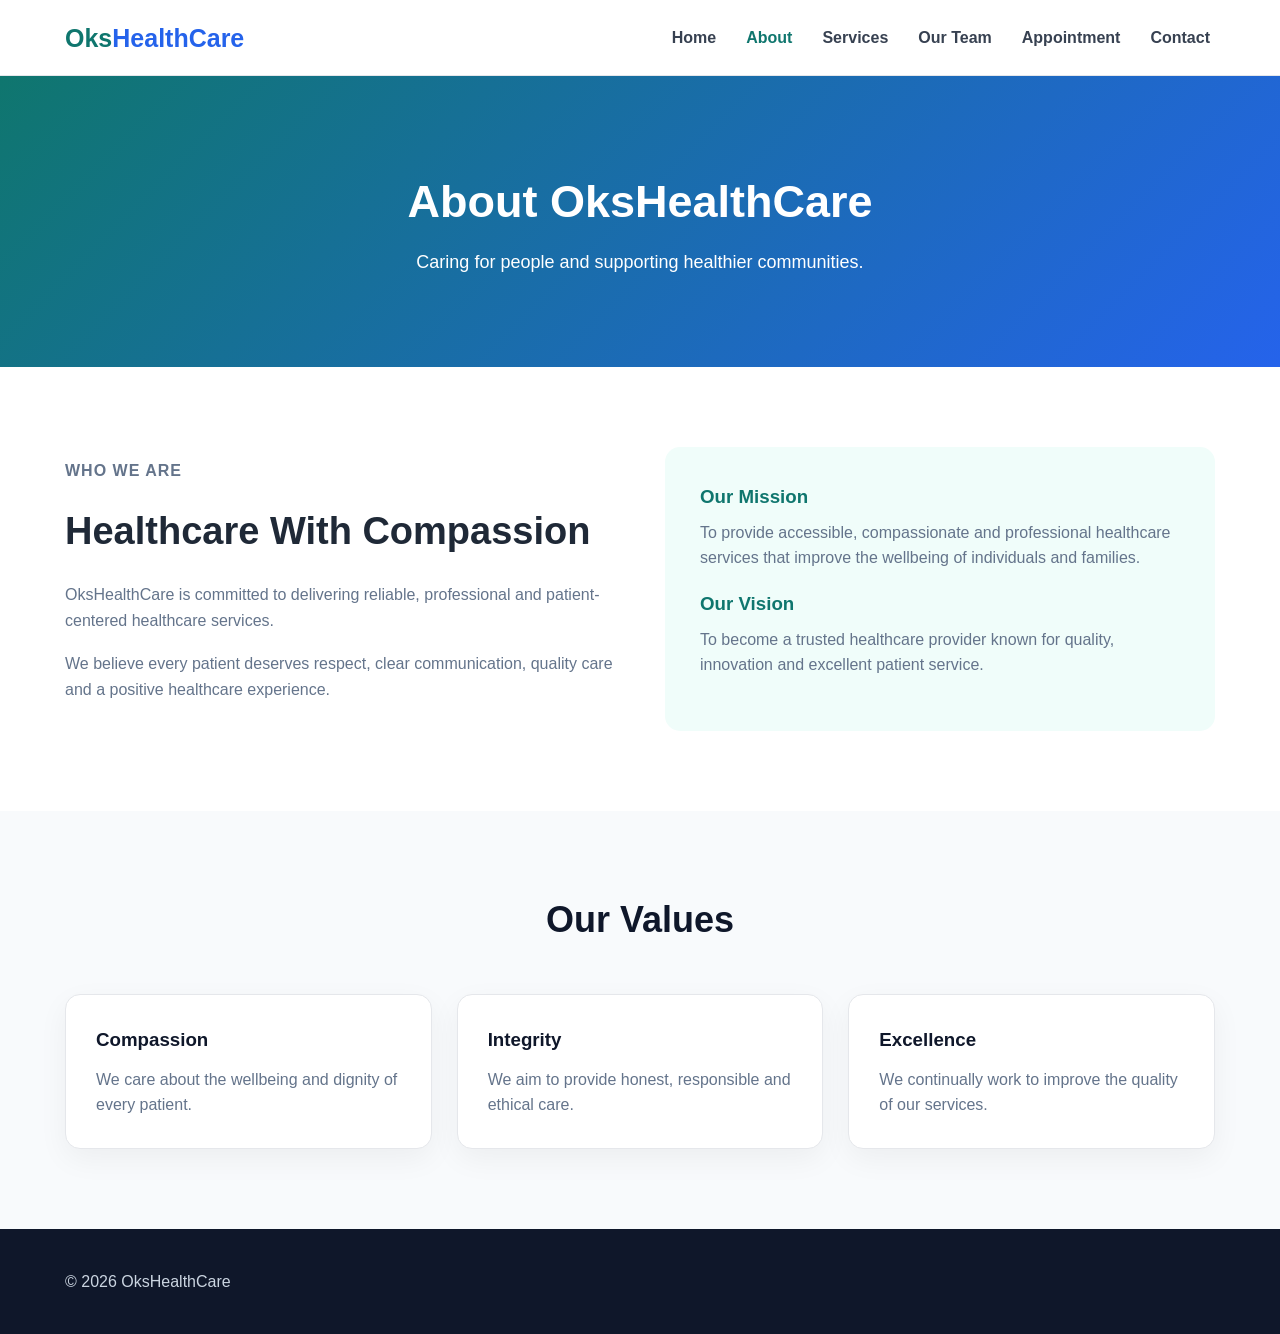
==== about.html @ ae37cdac "Create OksHealthCare website" ====
<!DOCTYPE html>
<html lang="en">

<head>

    <meta charset="UTF-8">

    <meta name="viewport"
          content="width=device-width, initial-scale=1.0">

    <title>About Us | OksHealthCare</title>

    <link rel="stylesheet"
          href="styles/styles.css">

</head>


<body>

<header class="header">

    <div class="nav-container">

        <a href="index.html"
           class="logo">

            Oks<span>HealthCare</span>

        </a>

        <button class="menu-button"
                id="menuButton">

            ☰

        </button>


        <nav id="navigation">

            <a href="index.html">
                Home
            </a>

            <a href="about.html"
               class="active">

                About

            </a>

            <a href="services.html">
                Services
            </a>

            <a href="team.html">
                Our Team
            </a>

            <a href="appointment.html">
                Appointment
            </a>

            <a href="contact.html">
                Contact
            </a>

        </nav>

    </div>

</header>


<main>

    <section class="page-banner">

        <div class="container">

            <h1>
                About OksHealthCare
            </h1>

            <p>
                Caring for people and supporting
                healthier communities.
            </p>

        </div>

    </section>


    <section class="section">

        <div class="container about-grid">

            <div>

                <p class="small-title">
                    Who We Are
                </p>

                <h2>
                    Healthcare With Compassion
                </h2>

                <p>
                    OksHealthCare is committed to
                    delivering reliable, professional
                    and patient-centered healthcare
                    services.
                </p>

                <p>
                    We believe every patient deserves
                    respect, clear communication,
                    quality care and a positive
                    healthcare experience.
                </p>

            </div>


            <div class="info-box">

                <h3>
                    Our Mission
                </h3>

                <p>
                    To provide accessible,
                    compassionate and professional
                    healthcare services that improve
                    the wellbeing of individuals and
                    families.
                </p>


                <h3>
                    Our Vision
                </h3>

                <p>
                    To become a trusted healthcare
                    provider known for quality,
                    innovation and excellent patient
                    service.
                </p>

            </div>

        </div>

    </section>


    <section class="section light-section">

        <div class="container">

            <div class="section-heading">

                <h2>
                    Our Values
                </h2>

            </div>


            <div class="card-grid">

                <article class="card">

                    <h3>
                        Compassion
                    </h3>

                    <p>
                        We care about the wellbeing
                        and dignity of every patient.
                    </p>

                </article>


                <article class="card">

                    <h3>
                        Integrity
                    </h3>

                    <p>
                        We aim to provide honest,
                        responsible and ethical care.
                    </p>

                </article>


                <article class="card">

                    <h3>
                        Excellence
                    </h3>

                    <p>
                        We continually work to improve
                        the quality of our services.
                    </p>

                </article>

            </div>

        </div>

    </section>

</main>


<footer>

    <div class="container footer-content">

        <p>
            © 2026 OksHealthCare
        </p>

    </div>

</footer>


<script src="script.js"></script>

</body>

</html>
---- styles/styles.css ----
/* ==============================
   GENERAL SETTINGS
================================ */

* {
    margin: 0;
    padding: 0;
    box-sizing: border-box;
}


html {
    scroll-behavior: smooth;
}


body {
    font-family: Arial, Helvetica, sans-serif;
    background-color: #ffffff;
    color: #1f2937;
    line-height: 1.6;
}


a {
    text-decoration: none;
}


.container {
    width: 90%;
    max-width: 1150px;
    margin: auto;
}



/* ==============================
   HEADER
================================ */

.header {
    background-color: #ffffff;

    border-bottom:
        1px solid #e5e7eb;

    position: sticky;

    top: 0;

    z-index: 1000;
}


.nav-container {
    width: 90%;

    max-width: 1150px;

    margin: auto;

    min-height: 75px;

    display: flex;

    justify-content:
        space-between;

    align-items: center;
}


.logo {
    font-size: 25px;

    font-weight: bold;

    color: #0f766e;
}


.logo span {
    color: #2563eb;
}


nav {
    display: flex;

    align-items: center;

    gap: 20px;
}


nav a {
    color: #374151;

    font-weight: 600;

    padding:
        10px 5px;
}


nav a:hover {
    color: #0f766e;
}


nav a.active {
    color: #0f766e;
}



/* ==============================
   MOBILE MENU BUTTON
================================ */

.menu-button {
    display: none;

    border: none;

    background: none;

    font-size: 28px;

    cursor: pointer;

    color: #0f766e;
}



/* ==============================
   HERO SECTION
================================ */

.hero {
    min-height: 80vh;

    display: flex;

    align-items: center;

    background:
        linear-gradient(
            135deg,
            #ecfeff,
            #eff6ff
        );

    padding:
        80px 5%;
}


.hero-content {
    max-width: 750px;

    margin:
        0 auto;

    text-align: center;
}


.small-title {
    color: #0f766e;

    font-weight: bold;

    margin-bottom: 10px;

    text-transform: uppercase;

    letter-spacing: 1px;
}


.hero h1 {
    font-size: 55px;

    line-height: 1.1;

    color: #0f172a;

    margin-bottom: 20px;
}


.hero p {
    font-size: 19px;

    color: #64748b;

    margin-bottom: 30px;
}


.hero-buttons {
    display: flex;

    justify-content: center;

    gap: 15px;

    flex-wrap: wrap;
}



/* ==============================
   BUTTONS
================================ */

.button {
    display: inline-block;

    padding:
        13px 25px;

    border-radius: 8px;

    font-weight: bold;

    border: none;

    cursor: pointer;

    font-size: 16px;
}


.primary-button {
    background-color:
        #0f766e;

    color: white;
}


.primary-button:hover {
    background-color:
        #115e59;
}


.secondary-button {
    background-color:
        #2563eb;

    color: white;
}


.secondary-button:hover {
    background-color:
        #1d4ed8;
}


.white-button {
    background-color:
        white;

    color: #0f766e;
}



/* ==============================
   GENERAL SECTIONS
================================ */

.section {
    padding:
        80px 0;
}


.light-section {
    background-color:
        #f8fafc;
}


.section-heading {
    text-align: center;

    max-width: 700px;

    margin:
        0 auto 45px;
}


.section-heading h2 {
    font-size: 36px;

    margin-bottom: 15px;

    color: #0f172a;
}


.section-heading p {
    color: #64748b;
}



/* ==============================
   CARDS
================================ */

.card-grid {
    display: grid;

    grid-template-columns:
        repeat(3, 1fr);

    gap: 25px;
}


.card {
    background:
        #ffffff;

    padding: 30px;

    border-radius: 15px;

    border:
        1px solid #e5e7eb;

    box-shadow:
        0 10px 30px
        rgba(0, 0, 0, 0.05);
}


.card:hover {
    transform:
        translateY(-5px);

    transition:
        0.3s;
}


.card h3 {
    margin-bottom:
        12px;

    color:
        #0f172a;
}


.card p {
    color:
        #64748b;
}


.card-icon {
    width: 55px;

    height: 55px;

    background:
        #ccfbf1;

    color:
        #0f766e;

    border-radius:
        50%;

    display:
        flex;

    align-items:
        center;

    justify-content:
        center;

    font-size:
        24px;

    margin-bottom:
        20px;
}



/* ==============================
   PAGE BANNER
================================ */

.page-banner {
    background:
        linear-gradient(
            135deg,
            #0f766e,
            #2563eb
        );

    color: white;

    padding:
        90px 0;

    text-align:
        center;
}


.page-banner h1 {
    font-size:
        45px;

    margin-bottom:
        10px;
}


.page-banner p {
    font-size:
        18px;
}



/* ==============================
   ABOUT PAGE
================================ */

.about-grid {
    display: grid;

    grid-template-columns:
        1fr 1fr;

    gap: 50px;

    align-items:
        center;
}


.about-grid h2 {
    font-size:
        38px;

    margin-bottom:
        20px;
}


.about-grid p {
    margin-bottom:
        18px;

    color:
        #64748b;
}


.info-box {
    background:
        #f0fdfa;

    padding:
        35px;

    border-radius:
        15px;
}


.info-box h3 {
    color:
        #0f766e;

    margin-bottom:
        8px;
}



/* ==============================
   TEAM PAGE
================================ */

.team-card {
    text-align:
        center;
}


.team-photo {
    width:
        100px;

    height:
        100px;

    margin:
        0 auto 20px;

    border-radius:
        50%;

    background:
        #e0f2fe;

    display:
        flex;

    align-items:
        center;

    justify-content:
        center;

    font-size:
        45px;
}


.job-title {
    color:
        #0f766e !important;

    font-weight:
        bold;
}



/* ==============================
   APPOINTMENT FORM
================================ */

.form-container {
    max-width:
        700px;
}


form {
    background:
        white;

    padding:
        35px;

    border-radius:
        15px;

    border:
        1px solid #e5e7eb;

    box-shadow:
        0 10px 30px
        rgba(0,0,0,0.05);
}


.form-group {
    margin-bottom:
        20px;
}


.form-group label {
    display:
        block;

    margin-bottom:
        8px;

    font-weight:
        bold;
}


.form-group input,
.form-group select {

    width:
        100%;

    padding:
        13px;

    border:
        1px solid #d1d5db;

    border-radius:
        7px;

    font-size:
        16px;
}


.form-group input:focus,
.form-group select:focus {

    outline:
        2px solid #99f6e4;

    border-color:
        #0f766e;
}


.form-message {
    margin-top:
        20px;

    font-weight:
        bold;

    color:
        #0f766e;
}


.privacy-note {
    background:
        #fefce8;

    border:
        1px solid #fde68a;

    padding:
        20px;

    border-radius:
        10px;

    margin-top:
        25px;
}



/* ==============================
   CONTACT PAGE
================================ */

.contact-grid {
    display:
        grid;

    grid-template-columns:
        repeat(2, 1fr);

    gap:
        20px;
}


.contact-card {
    background:
        #f8fafc;

    padding:
        30px;

    border-radius:
        15px;

    border:
        1px solid #e5e7eb;
}


.contact-card h3 {
    color:
        #0f766e;

    margin-bottom:
        10px;
}



/* ==============================
   CALL TO ACTION
================================ */

.cta {
    background:
        #0f766e;

    color:
        white;

    text-align:
        center;

    padding:
        70px 20px;
}


.cta h2 {
    font-size:
        36px;

    margin-bottom:
        10px;
}


.cta p {
    margin-bottom:
        25px;
}



/* ==============================
   FOOTER
================================ */

footer {
    background:
        #0f172a;

    color:
        white;

    padding:
        40px 0;
}


.footer-content {
    display:
        flex;

    justify-content:
        space-between;

    align-items:
        center;

    gap:
        20px;
}


footer p {
    color:
        #cbd5e1;
}



/* ==============================
   TABLET
================================ */

@media
(max-width: 900px) {

    .card-grid {
        grid-template-columns:
            repeat(2, 1fr);
    }


    .about-grid {
        grid-template-columns:
            1fr;
    }


    .hero h1 {
        font-size:
            45px;
    }

}



/* ==============================
   MOBILE PHONE
================================ */

@media
(max-width: 700px) {

    .menu-button {
        display:
            block;
    }


    nav {
        display:
            none;

        position:
            absolute;

        top:
            75px;

        left:
            0;

        width:
            100%;

        background:
            white;

        flex-direction:
            column;

        padding:
            20px;

        border-bottom:
            1px solid #e5e7eb;
    }


    nav.show {
        display:
            flex;
    }


    nav a {
        width:
            100%;

        text-align:
            center;

        padding:
            12px;
    }


    .hero {
        min-height:
            70vh;

        padding:
            60px 20px;
    }


    .hero h1 {
        font-size:
            36px;
    }


    .hero p {
        font-size:
            17px;
    }


    .page-banner {
        padding:
            60px 20px;
    }


    .page-banner h1 {
        font-size:
            34px;
    }


    .card-grid {
        grid-template-columns:
            1fr;
    }


    .contact-grid {
        grid-template-columns:
            1fr;
    }


    .section {
        padding:
            55px 0;
    }


    .section-heading h2 {
        font-size:
            30px;
    }


    .footer-content {
        flex-direction:
            column;

        text-align:
            center;
    }


    form {
        padding:
            22px;
    }

}
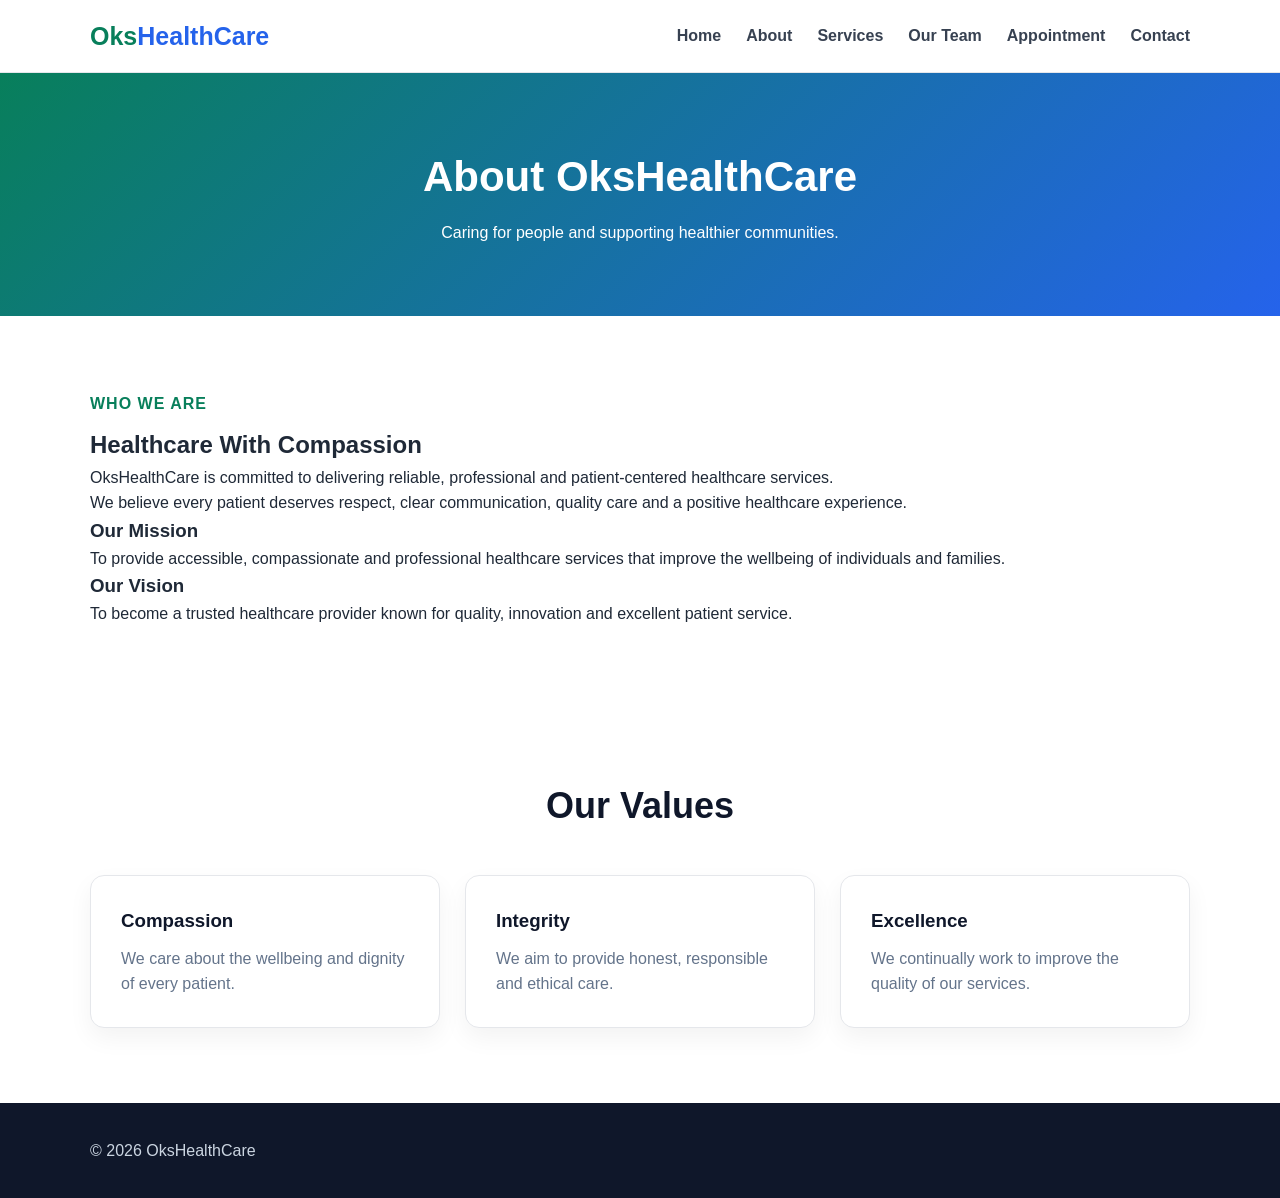
==== commit e00cc812: "Add OksHealthCare offline communication" ====
--- a/about.html
+++ b/about.html
@@ -11,7 +11,7 @@
     <title>About Us | OksHealthCare</title>
 
     <link rel="stylesheet"
-          href="styles/styles.css">
+          href="/css/styles.css">
 
 </head>
 
--- a/css/styles.css
+++ b/css/styles.css
@@ -0,0 +1,834 @@
+/* ==================================
+   GENERAL
+================================== */
+
+* {
+    margin: 0;
+    padding: 0;
+    box-sizing: border-box;
+}
+
+
+html {
+    scroll-behavior: smooth;
+}
+
+
+body {
+    font-family:
+        Arial,
+        Helvetica,
+        sans-serif;
+
+    background: #ffffff;
+
+    color: #1f2937;
+
+    line-height: 1.6;
+}
+
+
+a {
+    text-decoration: none;
+}
+
+
+.container {
+    width: 90%;
+
+    max-width: 1100px;
+
+    margin: auto;
+}
+
+
+
+/* ==================================
+   HEADER
+================================== */
+
+.header {
+    background: white;
+
+    border-bottom:
+        1px solid #e5e7eb;
+
+    position: sticky;
+
+    top: 0;
+
+    z-index: 1000;
+}
+
+
+.nav-container {
+    width: 90%;
+
+    max-width: 1100px;
+
+    margin: auto;
+
+    min-height: 72px;
+
+    display: flex;
+
+    align-items: center;
+
+    justify-content:
+        space-between;
+}
+
+
+.logo {
+    color: #087f5b;
+
+    font-size: 25px;
+
+    font-weight: bold;
+}
+
+
+.logo span {
+    color: #2563eb;
+}
+
+
+nav {
+    display: flex;
+
+    gap: 25px;
+
+    align-items: center;
+}
+
+
+nav a {
+    color: #374151;
+
+    font-weight: bold;
+}
+
+
+nav a:hover {
+    color: #087f5b;
+}
+
+
+.menu-button {
+    display: none;
+
+    border: none;
+
+    background: transparent;
+
+    color: #087f5b;
+
+    font-size: 28px;
+
+    cursor: pointer;
+}
+
+
+
+/* ==================================
+   HERO
+================================== */
+
+.hero {
+    min-height: 76vh;
+
+    display: flex;
+
+    align-items: center;
+
+    background:
+        linear-gradient(
+            135deg,
+            #ecfdf5,
+            #eff6ff
+        );
+
+    padding:
+        80px 0;
+}
+
+
+.hero-content {
+    text-align: center;
+
+    max-width: 800px;
+}
+
+
+.small-title {
+    color: #087f5b;
+
+    text-transform: uppercase;
+
+    font-weight: bold;
+
+    letter-spacing: 1px;
+
+    margin-bottom: 10px;
+}
+
+
+.hero h1 {
+    color: #0f172a;
+
+    font-size: 52px;
+
+    line-height: 1.12;
+
+    margin-bottom: 20px;
+}
+
+
+.hero p {
+    color: #64748b;
+
+    font-size: 19px;
+
+    margin-bottom: 25px;
+}
+
+
+.hero-buttons {
+    display: flex;
+
+    justify-content: center;
+
+    gap: 15px;
+
+    flex-wrap: wrap;
+
+    margin-top: 25px;
+}
+
+
+
+/* ==================================
+   BUTTONS
+================================== */
+
+.button {
+    display: inline-block;
+
+    padding:
+        14px 24px;
+
+    border-radius: 8px;
+
+    font-size: 16px;
+
+    font-weight: bold;
+
+    border: none;
+
+    cursor: pointer;
+
+    text-align: center;
+}
+
+
+.primary-button {
+    background: #087f5b;
+
+    color: white;
+}
+
+
+.primary-button:hover {
+    background: #066649;
+}
+
+
+.secondary-button {
+    background: #2563eb;
+
+    color: white;
+}
+
+
+.secondary-button:hover {
+    background: #1d4ed8;
+}
+
+
+.full-button {
+    width: 100%;
+}
+
+
+
+/* ==================================
+   CONNECTION STATUS
+================================== */
+
+.connection-status {
+    border-radius: 8px;
+
+    padding: 12px 16px;
+
+    margin:
+        20px auto;
+
+    max-width: 650px;
+
+    font-weight: bold;
+}
+
+
+.connection-status.online {
+    background: #dcfce7;
+
+    border:
+        1px solid #86efac;
+
+    color: #166534;
+}
+
+
+.connection-status.offline {
+    background: #ffedd5;
+
+    border:
+        1px solid #fdba74;
+
+    color: #9a3412;
+}
+
+
+
+/* ==================================
+   SECTIONS
+================================== */
+
+.section {
+    padding:
+        75px 0;
+}
+
+
+.section-heading {
+    text-align: center;
+
+    max-width: 700px;
+
+    margin:
+        0 auto 40px;
+}
+
+
+.section-heading h2 {
+    font-size: 36px;
+
+    color: #0f172a;
+
+    margin-bottom: 12px;
+}
+
+
+.section-heading p {
+    color: #64748b;
+}
+
+
+
+/* ==================================
+   CARDS
+================================== */
+
+.card-grid {
+    display: grid;
+
+    grid-template-columns:
+        repeat(3, 1fr);
+
+    gap: 25px;
+}
+
+
+.card {
+    border:
+        1px solid #e5e7eb;
+
+    border-radius: 14px;
+
+    padding: 30px;
+
+    background: white;
+
+    box-shadow:
+        0 10px 25px
+        rgba(0,0,0,0.05);
+}
+
+
+.card h3 {
+    color: #0f172a;
+
+    margin-bottom: 10px;
+}
+
+
+.card p {
+    color: #64748b;
+}
+
+
+.icon {
+    font-size: 35px;
+
+    margin-bottom: 15px;
+}
+
+
+
+/* ==================================
+   PAGE BANNER
+================================== */
+
+.page-banner {
+    background:
+        linear-gradient(
+            135deg,
+            #087f5b,
+            #2563eb
+        );
+
+    color: white;
+
+    padding:
+        70px 20px;
+
+    text-align: center;
+}
+
+
+.page-banner h1 {
+    font-size: 42px;
+
+    margin-bottom: 10px;
+}
+
+
+
+/* ==================================
+   FORM
+================================== */
+
+.form-container {
+    max-width: 720px;
+}
+
+
+.specialist-card {
+    border:
+        1px solid #e5e7eb;
+
+    border-radius: 15px;
+
+    padding: 35px;
+
+    box-shadow:
+        0 10px 30px
+        rgba(0,0,0,0.06);
+}
+
+
+.specialist-card h2 {
+    margin-bottom: 8px;
+
+    color: #0f172a;
+}
+
+
+.intro-text {
+    color: #64748b;
+
+    margin-bottom: 25px;
+}
+
+
+.form-group {
+    margin-bottom: 20px;
+}
+
+
+.form-group label {
+    display: block;
+
+    font-weight: bold;
+
+    margin-bottom: 7px;
+}
+
+
+.form-group input,
+.form-group select {
+
+    width: 100%;
+
+    padding: 13px;
+
+    border:
+        1px solid #cbd5e1;
+
+    border-radius: 7px;
+
+    font-size: 16px;
+
+    background: white;
+}
+
+
+.form-group input:focus,
+.form-group select:focus {
+
+    outline:
+        2px solid #a7f3d0;
+
+    border-color: #087f5b;
+}
+
+
+.safe-message {
+    margin-top: 20px;
+
+    background: #fefce8;
+
+    border:
+        1px solid #fde68a;
+
+    padding: 15px;
+
+    border-radius: 8px;
+
+    color: #854d0e;
+}
+
+
+
+/* ==================================
+   ALTERNATIVE CONTACT
+================================== */
+
+.alternative-contact {
+    margin-top: 35px;
+}
+
+
+.alternative-contact h2 {
+    margin-bottom: 20px;
+}
+
+
+.contact-button {
+    display: flex;
+
+    align-items: center;
+
+    gap: 18px;
+
+    border:
+        1px solid #e5e7eb;
+
+    padding: 20px;
+
+    margin-bottom: 15px;
+
+    border-radius: 12px;
+
+    color: #1f2937;
+
+    background: #f8fafc;
+}
+
+
+.contact-button:hover {
+    border-color: #087f5b;
+
+    background: #ecfdf5;
+}
+
+
+.contact-button span {
+    font-size: 30px;
+}
+
+
+.contact-button div {
+    display: flex;
+
+    flex-direction: column;
+}
+
+
+.contact-button small {
+    margin-top: 4px;
+
+    color: #64748b;
+}
+
+
+
+/* ==================================
+   PRIVACY
+================================== */
+
+.privacy-box {
+    margin-top: 25px;
+
+    background: #eff6ff;
+
+    border:
+        1px solid #bfdbfe;
+
+    border-radius: 10px;
+
+    padding: 20px;
+}
+
+
+.privacy-box strong {
+    color: #1e40af;
+}
+
+
+.privacy-box p {
+    margin-top: 5px;
+
+    color: #475569;
+}
+
+
+
+/* ==================================
+   EMERGENCY
+================================== */
+
+.emergency-section {
+    background: #fef2f2;
+
+    border-top:
+        1px solid #fecaca;
+
+    border-bottom:
+        1px solid #fecaca;
+
+    padding:
+        45px 0;
+
+    text-align: center;
+}
+
+
+.emergency-section h2 {
+    color: #991b1b;
+
+    margin-bottom: 10px;
+}
+
+
+.emergency-section p {
+    color: #7f1d1d;
+
+    max-width: 750px;
+
+    margin: auto;
+}
+
+
+
+/* ==================================
+   OFFLINE PAGE
+================================== */
+
+.offline-page {
+    min-height: 100vh;
+
+    display: flex;
+
+    align-items: center;
+
+    justify-content: center;
+
+    padding: 20px;
+
+    background:
+        linear-gradient(
+            135deg,
+            #ecfdf5,
+            #eff6ff
+        );
+}
+
+
+.offline-card {
+    max-width: 550px;
+
+    background: white;
+
+    border-radius: 16px;
+
+    padding: 40px;
+
+    text-align: center;
+
+    box-shadow:
+        0 10px 35px
+        rgba(0,0,0,0.08);
+}
+
+
+.offline-card h1 {
+    margin-bottom: 15px;
+}
+
+
+.offline-card p {
+    color: #64748b;
+
+    margin-bottom: 25px;
+}
+
+
+.offline-card .button {
+    margin: 5px;
+}
+
+
+.large-icon {
+    font-size: 55px;
+
+    margin-bottom: 15px;
+}
+
+
+
+/* ==================================
+   FOOTER
+================================== */
+
+footer {
+    background: #0f172a;
+
+    color: white;
+
+    padding: 35px 0;
+}
+
+
+.footer-content {
+    display: flex;
+
+    justify-content:
+        space-between;
+
+    align-items: center;
+
+    gap: 20px;
+}
+
+
+.footer-content p {
+    color: #cbd5e1;
+}
+
+
+
+/* ==================================
+   TABLET
+================================== */
+
+@media (max-width: 900px) {
+
+    .card-grid {
+        grid-template-columns:
+            1fr 1fr;
+    }
+
+}
+
+
+
+/* ==================================
+   MOBILE
+================================== */
+
+@media (max-width: 700px) {
+
+    .menu-button {
+        display: block;
+    }
+
+
+    nav {
+        display: none;
+
+        position: absolute;
+
+        left: 0;
+
+        top: 72px;
+
+        width: 100%;
+
+        flex-direction: column;
+
+        background: white;
+
+        padding: 20px;
+
+        border-bottom:
+            1px solid #e5e7eb;
+    }
+
+
+    nav.show {
+        display: flex;
+    }
+
+
+    .hero {
+        min-height: 70vh;
+
+        padding:
+            55px 0;
+    }
+
+
+    .hero h1 {
+        font-size: 36px;
+    }
+
+
+    .hero p {
+        font-size: 17px;
+    }
+
+
+    .card-grid {
+        grid-template-columns:
+            1fr;
+    }
+
+
+    .page-banner h1 {
+        font-size: 32px;
+    }
+
+
+    .specialist-card {
+        padding: 22px;
+    }
+
+
+    .footer-content {
+        flex-direction: column;
+
+        text-align: center;
+    }
+
+}
